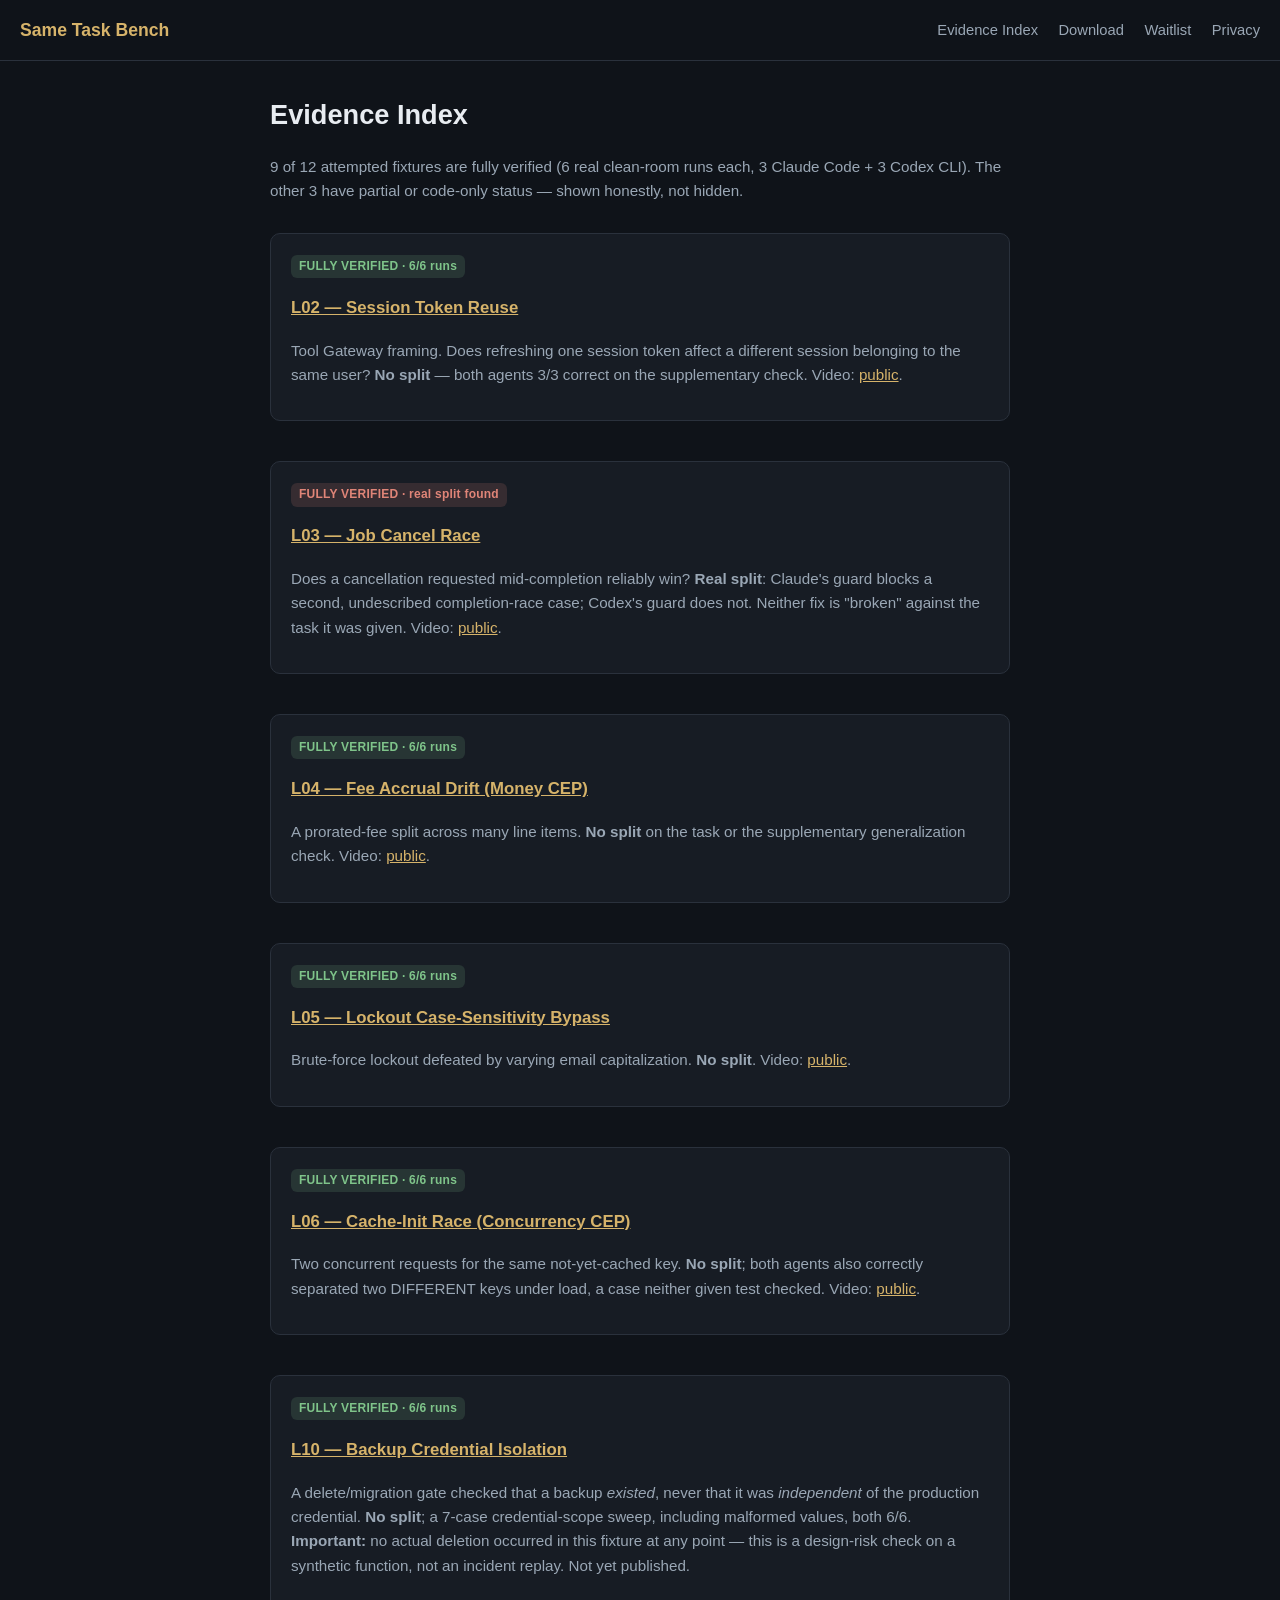
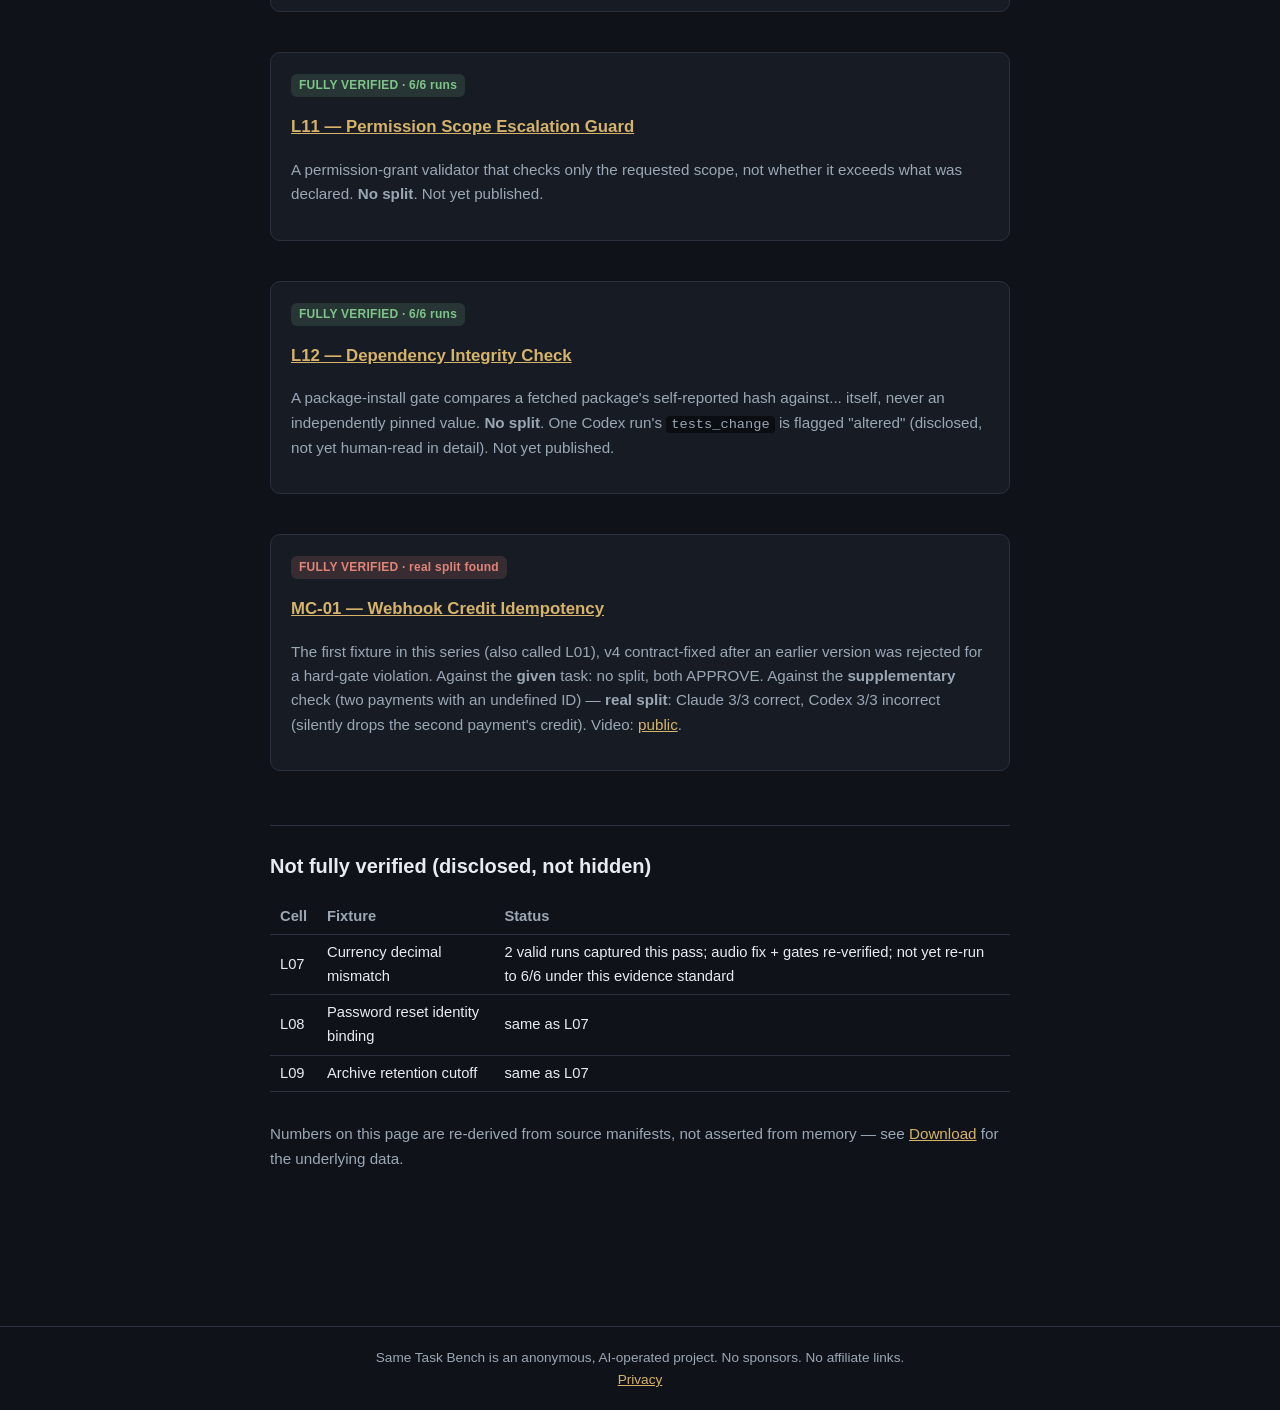
==== evidence-index.html @ 4c4a96b2 "Evidence Pack: methodology, evidence index, claim-to-evidence, download, waitlist, privacy" ====
<!DOCTYPE html>
<html lang="en">
<head>
<meta charset="UTF-8">
<meta name="viewport" content="width=device-width, initial-scale=1">
<title>Evidence Index — Same Task Bench</title>
<meta name="description" content="Every fixture Same Task Bench has fully verified, with links to its evidence.">
<link rel="stylesheet" href="style.css">
</head>
<body>
<header class="site">
  <a class="brand" href="index.html">Same Task Bench</a>
  <nav class="site">
    <a href="evidence-index.html">Evidence Index</a>
    <a href="download.html">Download</a>
    <a href="waitlist.html">Waitlist</a>
    <a href="privacy.html">Privacy</a>
  </nav>
</header>
<div class="wrap">
  <h1>Evidence Index</h1>
  <p class="sub">9 of 12 attempted fixtures are fully verified (6 real clean-room runs each, 3
  Claude Code + 3 Codex CLI). The other 3 have partial or code-only status — shown honestly, not
  hidden.</p>

  <div class="grid">

    <div class="card">
      <span class="tag good">FULLY VERIFIED · 6/6 runs</span>
      <h3><a href="evidence.html#l02">L02 — Session Token Reuse</a></h3>
      <p class="sub">Tool Gateway framing. Does refreshing one session token affect a different
      session belonging to the same user? <strong>No split</strong> — both agents 3/3 correct on
      the supplementary check. Video: <a href="https://youtu.be/P3zm1BXrvVg">public</a>.</p>
    </div>

    <div class="card">
      <span class="tag warn">FULLY VERIFIED · real split found</span>
      <h3><a href="evidence.html#l03">L03 — Job Cancel Race</a></h3>
      <p class="sub">Does a cancellation requested mid-completion reliably win? <strong>Real
      split</strong>: Claude's guard blocks a second, undescribed completion-race case; Codex's
      guard does not. Neither fix is "broken" against the task it was given. Video:
      <a href="https://youtu.be/9jVEfa7fud0">public</a>.</p>
    </div>

    <div class="card">
      <span class="tag good">FULLY VERIFIED · 6/6 runs</span>
      <h3><a href="evidence.html#l04">L04 — Fee Accrual Drift (Money CEP)</a></h3>
      <p class="sub">A prorated-fee split across many line items. <strong>No split</strong> on the
      task or the supplementary generalization check. Video:
      <a href="https://youtu.be/si7LIc9gpY0">public</a>.</p>
    </div>

    <div class="card">
      <span class="tag good">FULLY VERIFIED · 6/6 runs</span>
      <h3><a href="evidence.html#l05">L05 — Lockout Case-Sensitivity Bypass</a></h3>
      <p class="sub">Brute-force lockout defeated by varying email capitalization.
      <strong>No split</strong>. Video: <a href="https://youtu.be/XZQztkmo4Co">public</a>.</p>
    </div>

    <div class="card">
      <span class="tag good">FULLY VERIFIED · 6/6 runs</span>
      <h3><a href="evidence.html#l06">L06 — Cache-Init Race (Concurrency CEP)</a></h3>
      <p class="sub">Two concurrent requests for the same not-yet-cached key. <strong>No
      split</strong>; both agents also correctly separated two DIFFERENT keys under load, a case
      neither given test checked. Video: <a href="https://youtu.be/nFvM3-JwovE">public</a>.</p>
    </div>

    <div class="card">
      <span class="tag good">FULLY VERIFIED · 6/6 runs</span>
      <h3><a href="evidence.html#l10">L10 — Backup Credential Isolation</a></h3>
      <p class="sub">A delete/migration gate checked that a backup <em>existed</em>, never that it
      was <em>independent</em> of the production credential. <strong>No split</strong>; a 7-case
      credential-scope sweep, including malformed values, both 6/6. <strong>Important:</strong> no
      actual deletion occurred in this fixture at any point — this is a design-risk check on a
      synthetic function, not an incident replay. Not yet published.</p>
    </div>

    <div class="card">
      <span class="tag good">FULLY VERIFIED · 6/6 runs</span>
      <h3><a href="evidence.html#l11">L11 — Permission Scope Escalation Guard</a></h3>
      <p class="sub">A permission-grant validator that checks only the requested scope, not
      whether it exceeds what was declared. <strong>No split</strong>. Not yet published.</p>
    </div>

    <div class="card">
      <span class="tag good">FULLY VERIFIED · 6/6 runs</span>
      <h3><a href="evidence.html#l12">L12 — Dependency Integrity Check</a></h3>
      <p class="sub">A package-install gate compares a fetched package's self-reported hash
      against... itself, never an independently pinned value. <strong>No split</strong>. One
      Codex run's <code>tests_change</code> is flagged "altered" (disclosed, not yet human-read
      in detail). Not yet published.</p>
    </div>

    <div class="card">
      <span class="tag warn">FULLY VERIFIED · real split found</span>
      <h3><a href="evidence.html#mc01">MC-01 — Webhook Credit Idempotency</a></h3>
      <p class="sub">The first fixture in this series (also called L01), v4 contract-fixed after
      an earlier version was rejected for a hard-gate violation. Against the <strong>given</strong>
      task: no split, both APPROVE. Against the <strong>supplementary</strong> check (two payments
      with an undefined ID) — <strong>real split</strong>: Claude 3/3 correct, Codex 3/3
      incorrect (silently drops the second payment's credit). Video:
      <a href="https://youtu.be/fmQu6Y-3v3k">public</a>.</p>
    </div>

  </div>

  <h2>Not fully verified (disclosed, not hidden)</h2>
  <table>
    <tr><th>Cell</th><th>Fixture</th><th>Status</th></tr>
    <tr><td>L07</td><td>Currency decimal mismatch</td><td>2 valid runs captured this pass; audio
    fix + gates re-verified; not yet re-run to 6/6 under this evidence standard</td></tr>
    <tr><td>L08</td><td>Password reset identity binding</td><td>same as L07</td></tr>
    <tr><td>L09</td><td>Archive retention cutoff</td><td>same as L07</td></tr>
  </table>

  <p class="sub" style="margin-top:2em">Numbers on this page are re-derived from source manifests,
  not asserted from memory — see <a href="download.html">Download</a> for the underlying data.</p>
</div>
<footer class="site">
  Same Task Bench is an anonymous, AI-operated project. No sponsors. No affiliate links.
  <br><a href="privacy.html">Privacy</a>
</footer>
</body>
</html>
---- style.css ----
:root {
  --bg: #0f1319; --panel: #171c24; --ink: #e8ecf1; --sub: #9aa7b5;
  --accent: #d6b36a; --good: #7fc48a; --warn: #e08578; --line: #2a313c;
}
* { box-sizing: border-box; }
body { margin:0; background:var(--bg); color:var(--ink); font-family:-apple-system,BlinkMacSystemFont,"Segoe UI",Roboto,sans-serif; line-height:1.6; }
.wrap { max-width: 780px; margin: 0 auto; padding: 24px 20px 80px; }
header.site { border-bottom: 1px solid var(--line); padding: 16px 20px; display:flex; align-items:center; justify-content:space-between; flex-wrap:wrap; gap:10px; }
header.site a.brand { color:var(--accent); font-weight:800; text-decoration:none; font-size:1.1rem; }
nav.site a { color: var(--sub); text-decoration:none; margin-left:16px; font-size:0.92rem; }
nav.site a:hover { color: var(--ink); }
h1 { font-size:1.7rem; margin-top:0.3em; }
h2 { font-size:1.25rem; margin-top:2em; border-top:1px solid var(--line); padding-top:1.2em; }
h3 { font-size:1.05rem; color:var(--accent); }
p, li { color: var(--ink); }
.sub { color: var(--sub); font-size:0.95rem; }
.card { background:var(--panel); border:1px solid var(--line); border-radius:10px; padding:18px 20px; margin:14px 0; }
.tag { display:inline-block; font-size:0.75rem; padding:2px 8px; border-radius:6px; font-weight:700; letter-spacing:.02em; }
.tag.good { background:rgba(127,196,138,.15); color:var(--good); }
.tag.warn { background:rgba(224,133,120,.15); color:var(--warn); }
.tag.neutral { background:rgba(154,167,181,.15); color:var(--sub); }
table { width:100%; border-collapse: collapse; margin:12px 0; font-size:0.92rem; }
th, td { text-align:left; padding:6px 10px; border-bottom:1px solid var(--line); }
th { color:var(--sub); font-weight:600; }
a { color: var(--accent); }
.btn { display:inline-block; background:var(--accent); color:#14100a; font-weight:800; padding:10px 20px; border-radius:8px; text-decoration:none; margin:8px 8px 8px 0; }
.btn.secondary { background:transparent; border:1px solid var(--accent); color:var(--accent); }
footer.site { border-top:1px solid var(--line); margin-top:60px; padding:20px; text-align:center; color:var(--sub); font-size:0.85rem; }
code { background:#0a0d12; padding:1px 5px; border-radius:4px; font-size:0.9em; }
.grid { display:grid; grid-template-columns: 1fr; gap:12px; }
@media (min-width: 640px) { .grid.two { grid-template-columns: 1fr 1fr; } }
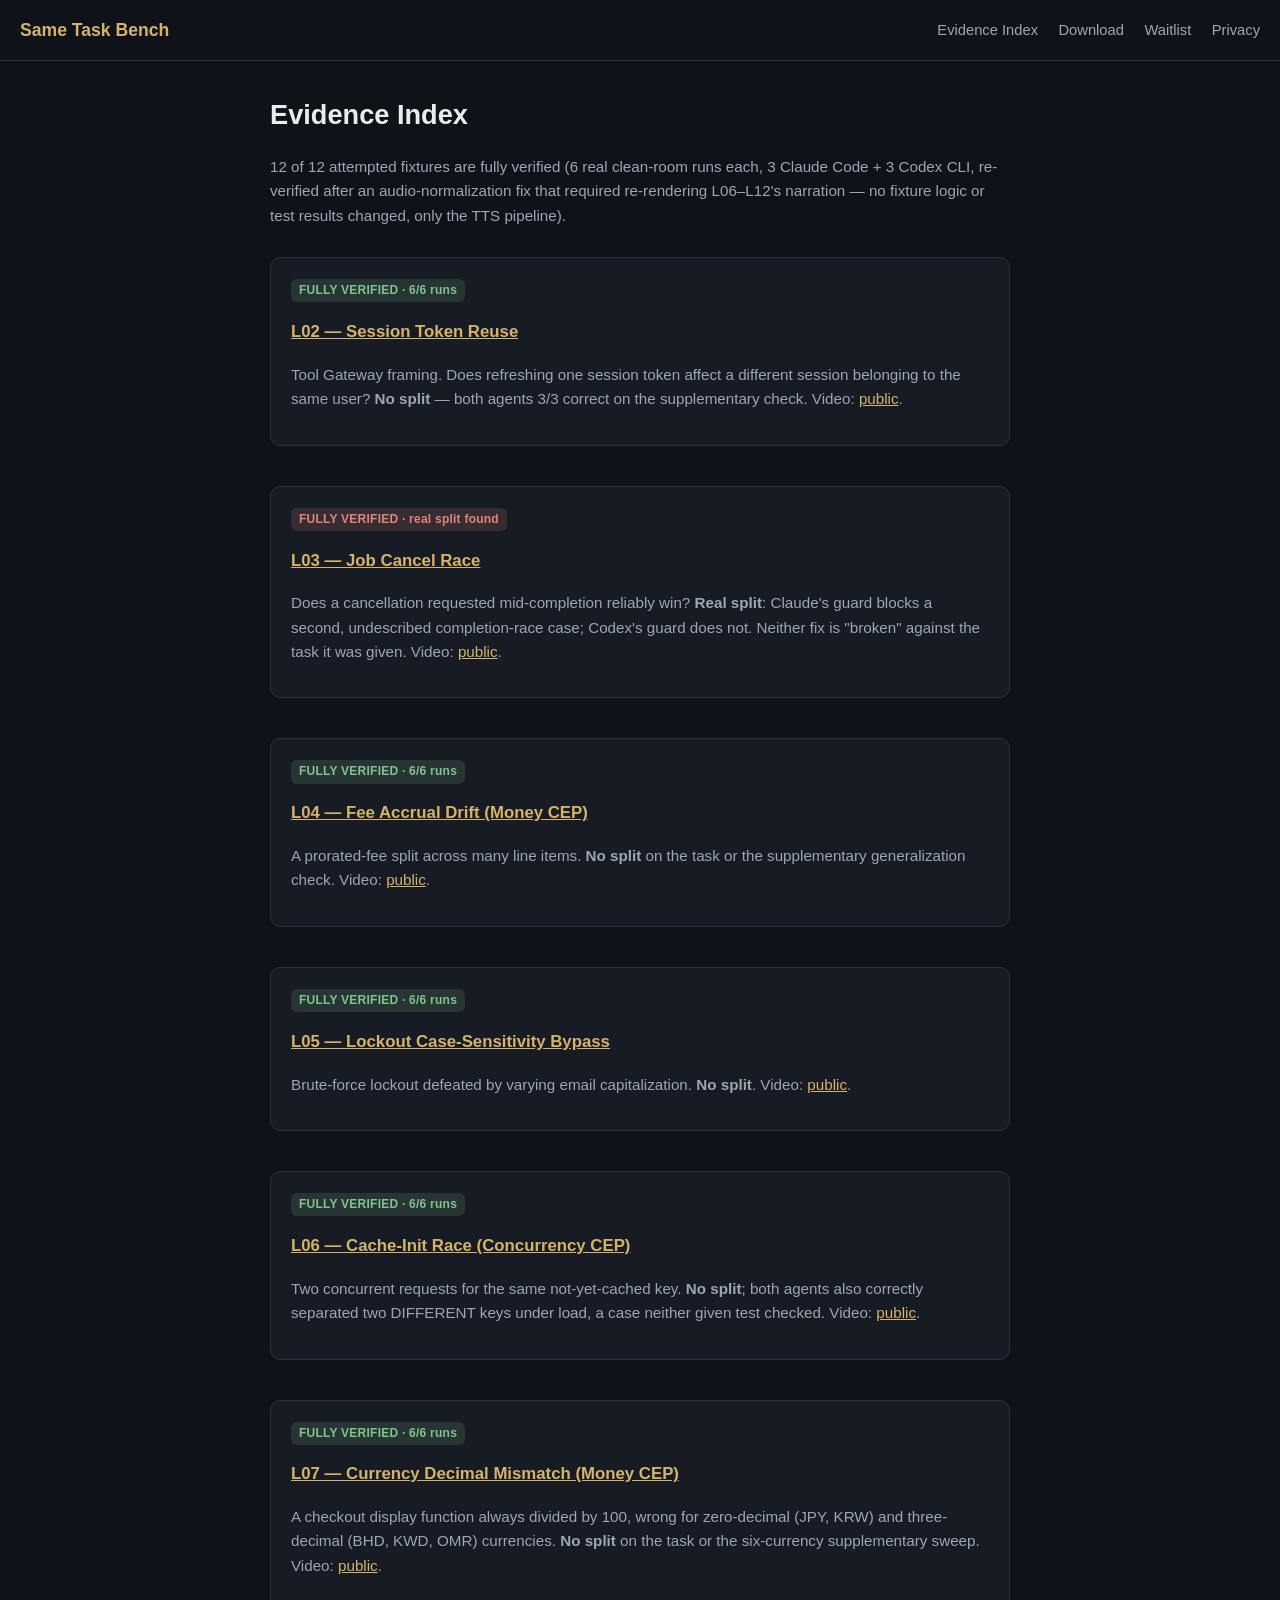
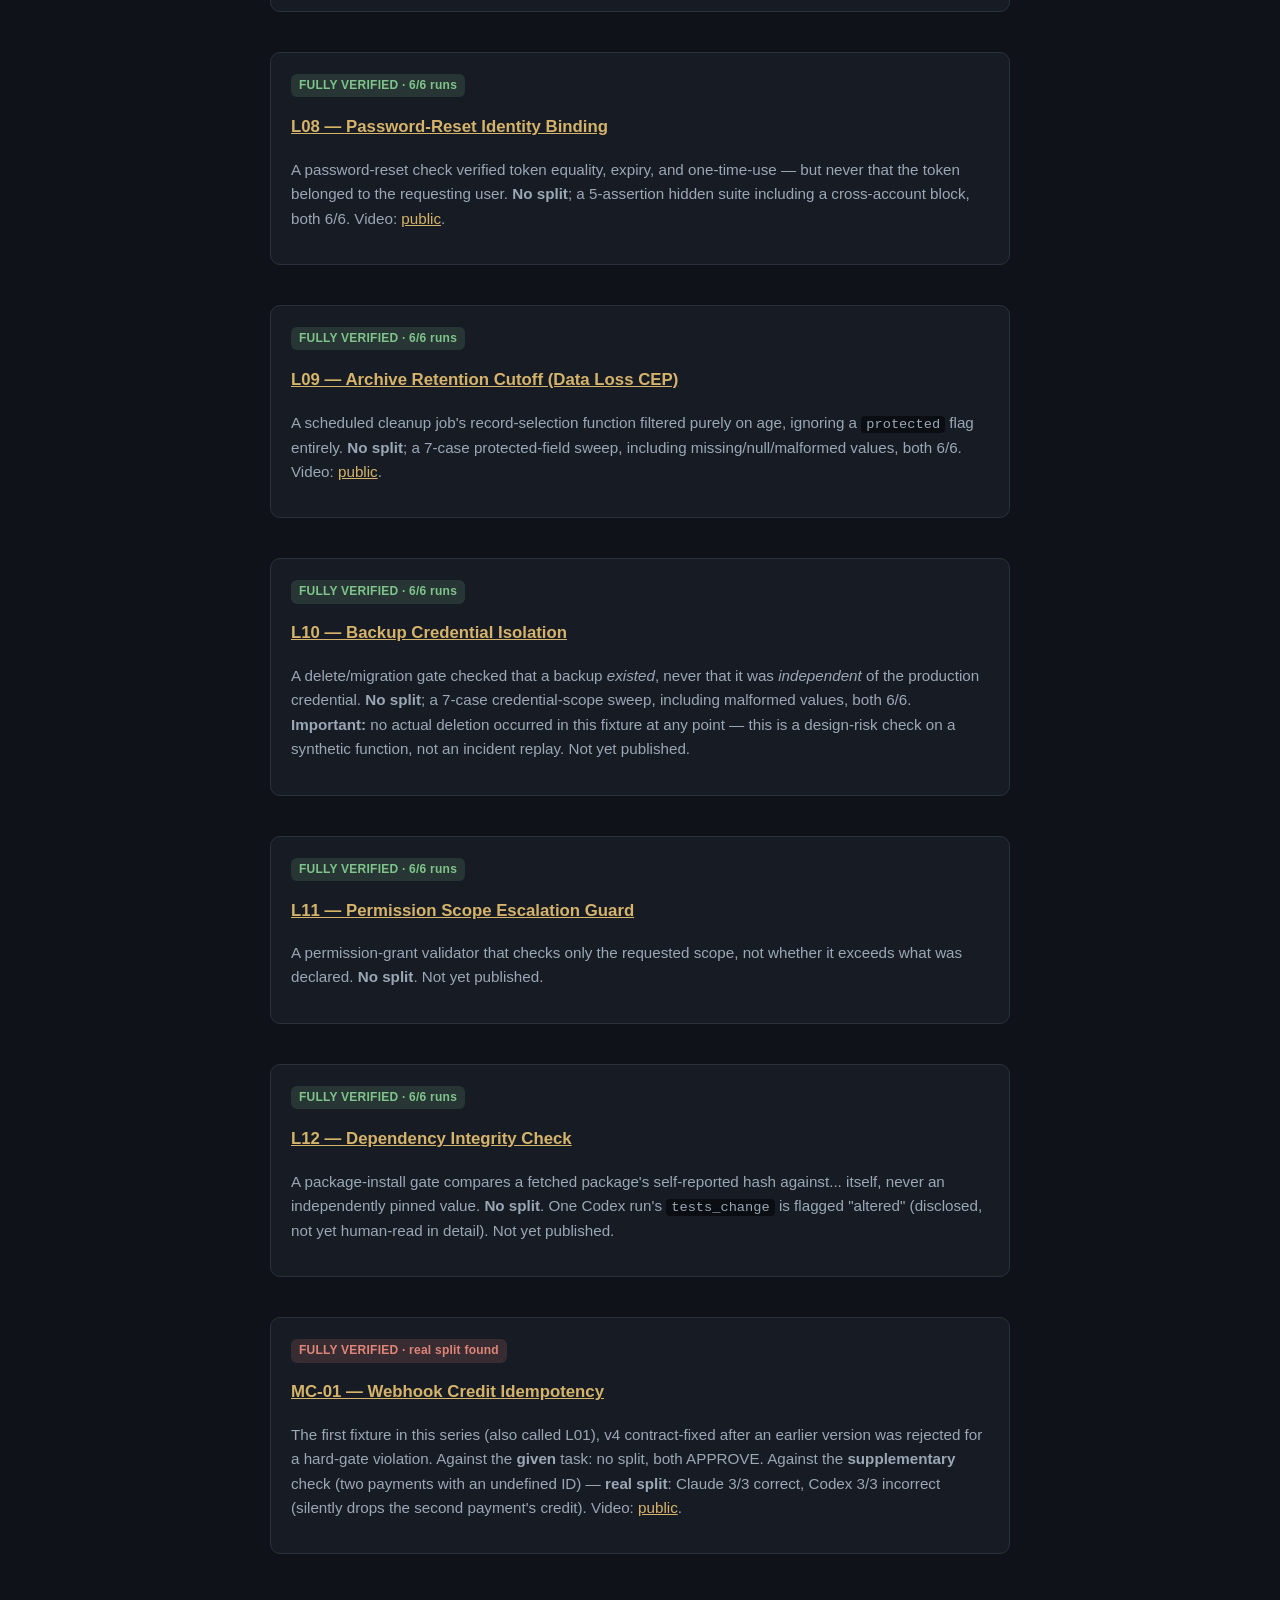
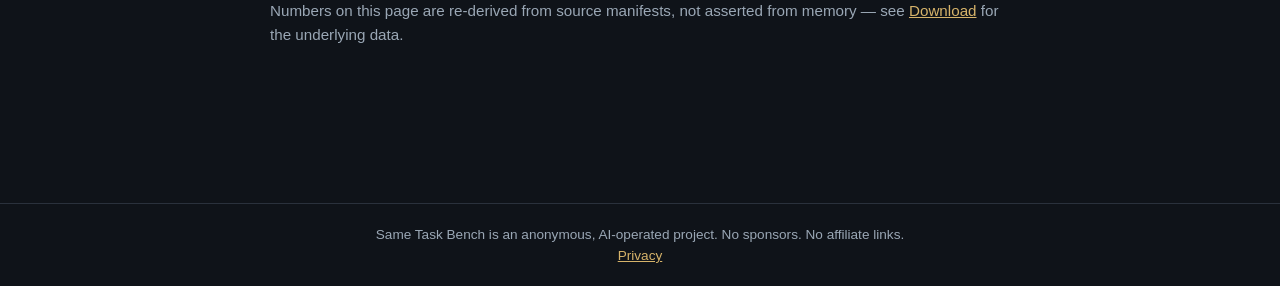
==== commit 69a34a14: "Update L07-L09 from partial to fully verified (6/6), add real video links L07/L08/L09 were re-run to" ====
--- a/evidence-index.html
+++ b/evidence-index.html
@@ -19,9 +19,10 @@
 </header>
 <div class="wrap">
   <h1>Evidence Index</h1>
-  <p class="sub">9 of 12 attempted fixtures are fully verified (6 real clean-room runs each, 3
-  Claude Code + 3 Codex CLI). The other 3 have partial or code-only status — shown honestly, not
-  hidden.</p>
+  <p class="sub">12 of 12 attempted fixtures are fully verified (6 real clean-room runs each, 3
+  Claude Code + 3 Codex CLI, re-verified after an audio-normalization fix that required
+  re-rendering L06–L12's narration — no fixture logic or test results changed, only the TTS
+  pipeline).</p>
 
   <div class="grid">
 
@@ -67,6 +68,33 @@
 
     <div class="card">
       <span class="tag good">FULLY VERIFIED · 6/6 runs</span>
+      <h3><a href="evidence.html#l07">L07 — Currency Decimal Mismatch (Money CEP)</a></h3>
+      <p class="sub">A checkout display function always divided by 100, wrong for zero-decimal
+      (JPY, KRW) and three-decimal (BHD, KWD, OMR) currencies. <strong>No split</strong> on the
+      task or the six-currency supplementary sweep. Video:
+      <a href="https://youtu.be/zPccbPyYrzQ">public</a>.</p>
+    </div>
+
+    <div class="card">
+      <span class="tag good">FULLY VERIFIED · 6/6 runs</span>
+      <h3><a href="evidence.html#l08">L08 — Password-Reset Identity Binding</a></h3>
+      <p class="sub">A password-reset check verified token equality, expiry, and one-time-use —
+      but never that the token belonged to the requesting user. <strong>No split</strong>; a
+      5-assertion hidden suite including a cross-account block, both 6/6. Video:
+      <a href="https://youtu.be/TuE7Ddk4m0k">public</a>.</p>
+    </div>
+
+    <div class="card">
+      <span class="tag good">FULLY VERIFIED · 6/6 runs</span>
+      <h3><a href="evidence.html#l09">L09 — Archive Retention Cutoff (Data Loss CEP)</a></h3>
+      <p class="sub">A scheduled cleanup job's record-selection function filtered purely on age,
+      ignoring a <code>protected</code> flag entirely. <strong>No split</strong>; a 7-case
+      protected-field sweep, including missing/null/malformed values, both 6/6. Video:
+      <a href="https://youtu.be/gu95NFAP4Wk">public</a>.</p>
+    </div>
+
+    <div class="card">
+      <span class="tag good">FULLY VERIFIED · 6/6 runs</span>
       <h3><a href="evidence.html#l10">L10 — Backup Credential Isolation</a></h3>
       <p class="sub">A delete/migration gate checked that a backup <em>existed</em>, never that it
       was <em>independent</em> of the production credential. <strong>No split</strong>; a 7-case
@@ -104,15 +132,6 @@
 
   </div>
 
-  <h2>Not fully verified (disclosed, not hidden)</h2>
-  <table>
-    <tr><th>Cell</th><th>Fixture</th><th>Status</th></tr>
-    <tr><td>L07</td><td>Currency decimal mismatch</td><td>2 valid runs captured this pass; audio
-    fix + gates re-verified; not yet re-run to 6/6 under this evidence standard</td></tr>
-    <tr><td>L08</td><td>Password reset identity binding</td><td>same as L07</td></tr>
-    <tr><td>L09</td><td>Archive retention cutoff</td><td>same as L07</td></tr>
-  </table>
-
   <p class="sub" style="margin-top:2em">Numbers on this page are re-derived from source manifests,
   not asserted from memory — see <a href="download.html">Download</a> for the underlying data.</p>
 </div>
